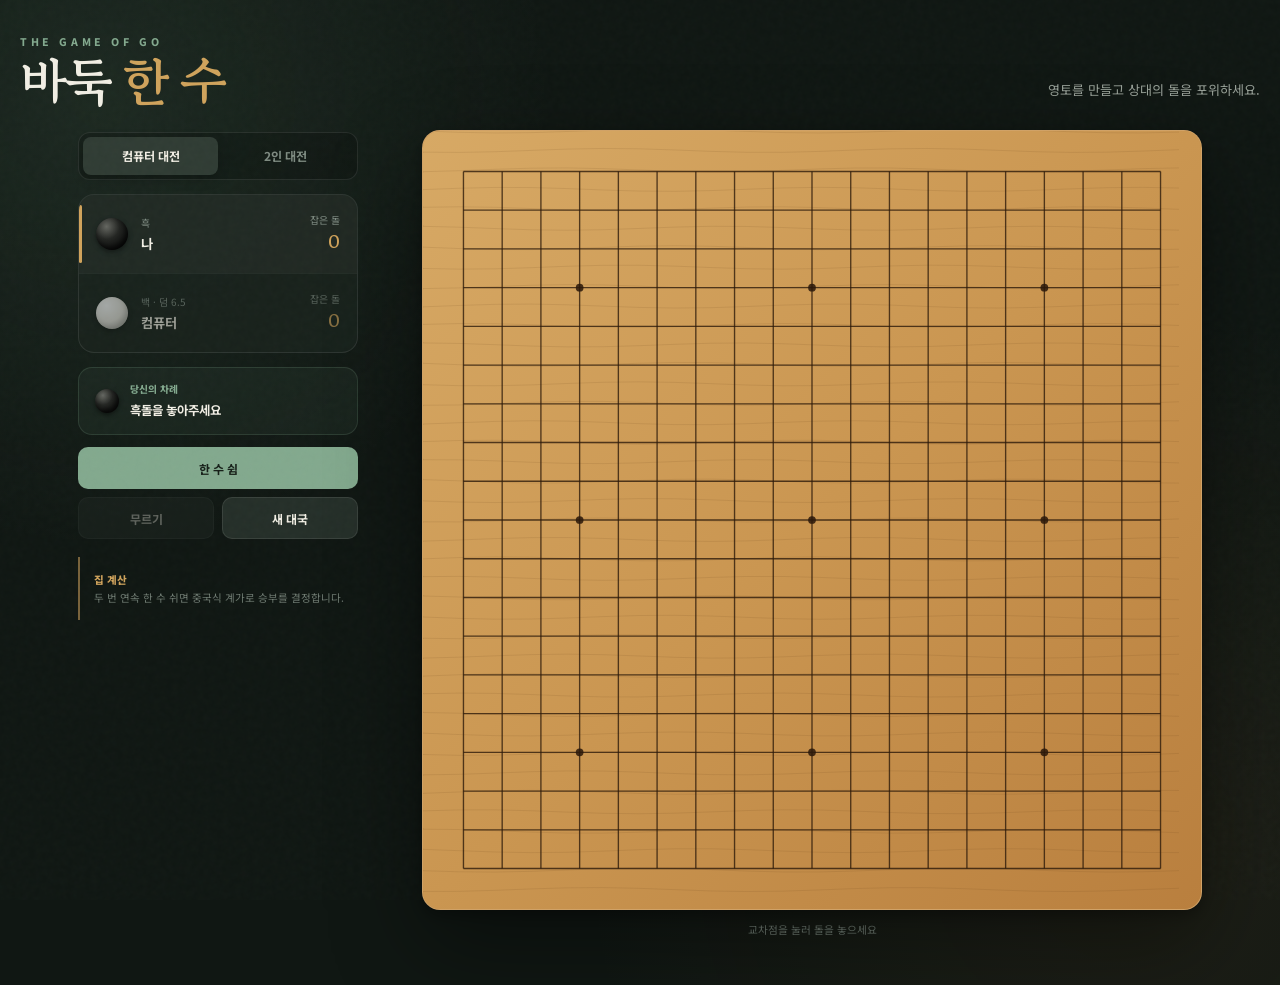
==== baduk/index.html @ a481aedf "Add 19x19 Baduk web game" ====
<!doctype html>
<html lang="ko">
  <head>
    <meta charset="UTF-8" />
    <meta name="viewport" content="width=device-width, initial-scale=1.0" />
    <meta name="theme-color" content="#111814" />
    <meta name="description" content="19×19 웹 바둑 게임" />
    <title>바둑 한 수</title>
    <link rel="stylesheet" href="./styles.css?v=1" />
  </head>
  <body>
    <main class="shell">
      <header class="masthead">
        <div>
          <p class="eyebrow">THE GAME OF GO</p>
          <h1>바둑 <em>한 수</em></h1>
        </div>
        <p class="intro">영토를 만들고 상대의 돌을 포위하세요.</p>
      </header>

      <section class="game-layout">
        <aside class="sidebar" aria-label="대국 정보">
          <div class="mode-switch" aria-label="게임 모드">
            <button class="mode active" type="button" data-mode="ai">컴퓨터 대전</button>
            <button class="mode" type="button" data-mode="local">2인 대전</button>
          </div>

          <div class="players">
            <article id="black-player" class="player active">
              <span class="stone black"></span>
              <div>
                <small>흑</small>
                <strong id="black-name">나</strong>
              </div>
              <div class="capture">
                <small>잡은 돌</small>
                <b id="black-captures">0</b>
              </div>
            </article>
            <article id="white-player" class="player">
              <span class="stone white"></span>
              <div>
                <small>백 · 덤 6.5</small>
                <strong id="white-name">컴퓨터</strong>
              </div>
              <div class="capture">
                <small>잡은 돌</small>
                <b id="white-captures">0</b>
              </div>
            </article>
          </div>

          <div class="turn-card" aria-live="polite">
            <span id="turn-dot" class="turn-dot black"></span>
            <div>
              <small id="turn-kicker">당신의 차례</small>
              <strong id="turn-text">흑돌을 놓아주세요</strong>
            </div>
          </div>

          <div class="actions">
            <button id="pass-button" class="primary-action" type="button">한 수 쉼</button>
            <button id="undo-button" type="button" disabled>무르기</button>
            <button id="reset-button" type="button">새 대국</button>
          </div>

          <div class="rule-note">
            <span>집 계산</span>
            두 번 연속 한 수 쉬면 중국식 계가로 승부를 결정합니다.
          </div>
        </aside>

        <section class="board-section" aria-label="바둑 대국">
          <div class="board-frame">
            <canvas id="board" width="780" height="780" aria-label="19 곱하기 19 바둑판"></canvas>
            <div id="result-overlay" class="result-overlay" hidden>
              <div class="result-card">
                <small>대국 종료</small>
                <h2 id="result-title">흑 승</h2>
                <p id="result-score">흑 0집 · 백 6.5집</p>
                <button id="again-button" type="button">새 대국 시작</button>
              </div>
            </div>
          </div>
          <p id="board-message" class="board-message">교차점을 눌러 돌을 놓으세요</p>
        </section>
      </section>
    </main>

    <script src="./app.js?v=1"></script>
  </body>
</html>
---- baduk/styles.css ----
@import url("https://fonts.googleapis.com/css2?family=Gowun+Batang:wght@700&family=Noto+Sans+KR:wght@400;500;600;700;800&display=swap");

:root {
  color-scheme: dark;
  --bg: #101713;
  --panel: #19221d;
  --panel-2: #202b24;
  --cream: #f1eee4;
  --muted: #98a198;
  --jade: #83a98e;
  --gold: #d0a35c;
  --line: rgba(255, 255, 255, 0.09);
}

* { box-sizing: border-box; }

html { min-height: 100%; background: var(--bg); }

body {
  min-height: 100vh;
  margin: 0;
  color: var(--cream);
  font-family: "Noto Sans KR", system-ui, sans-serif;
  background:
    radial-gradient(circle at 8% 10%, rgba(108, 153, 120, 0.14), transparent 28rem),
    radial-gradient(circle at 88% 86%, rgba(154, 104, 48, 0.1), transparent 34rem),
    var(--bg);
}

body::before {
  content: "";
  position: fixed;
  inset: 0;
  pointer-events: none;
  opacity: 0.045;
  background-image: url("data:image/svg+xml,%3Csvg viewBox='0 0 180 180' xmlns='http://www.w3.org/2000/svg'%3E%3Cfilter id='n'%3E%3CfeTurbulence type='fractalNoise' baseFrequency='.8' numOctaves='3' stitchTiles='stitch'/%3E%3C/filter%3E%3Crect width='100%25' height='100%25' filter='url(%23n)' opacity='.5'/%3E%3C/svg%3E");
}

button { color: inherit; font: inherit; }
button:focus-visible, canvas:focus-visible { outline: 3px solid #e1b66b; outline-offset: 3px; }

.shell {
  width: min(1240px, calc(100% - 40px));
  margin: 0 auto;
  padding: 34px 0 48px;
}

.masthead {
  margin-bottom: 24px;
  display: flex;
  align-items: end;
  justify-content: space-between;
}

.eyebrow {
  margin: 0 0 6px;
  color: var(--jade);
  font-size: 0.66rem;
  font-weight: 800;
  letter-spacing: 0.34em;
}

h1 {
  margin: 0;
  font-family: "Gowun Batang", serif;
  font-size: clamp(2.6rem, 4vw, 4rem);
  line-height: 1;
  letter-spacing: -0.07em;
  white-space: nowrap;
}

h1 em { color: var(--gold); font-style: normal; }

.intro { margin: 0 0 7px; color: var(--muted); font-size: 0.82rem; }

.game-layout {
  display: grid;
  grid-template-columns: 280px minmax(0, 780px);
  justify-content: center;
  align-items: start;
  gap: clamp(28px, 5vw, 64px);
}

.sidebar { padding-top: 2px; }

.mode-switch {
  display: grid;
  grid-template-columns: 1fr 1fr;
  padding: 4px;
  border: 1px solid var(--line);
  border-radius: 12px;
  background: rgba(0,0,0,.17);
}

.mode {
  padding: 10px 7px;
  border: 0;
  border-radius: 8px;
  color: #7e8b81;
  background: transparent;
  cursor: pointer;
  font-size: .76rem;
  font-weight: 700;
}

.mode.active { color: var(--cream); background: #303c34; box-shadow: 0 4px 12px rgba(0,0,0,.22); }

.players {
  margin-top: 14px;
  overflow: hidden;
  border: 1px solid var(--line);
  border-radius: 16px;
  background: rgba(27, 36, 30, .85);
}

.player {
  position: relative;
  display: grid;
  grid-template-columns: 34px 1fr auto;
  align-items: center;
  gap: 11px;
  padding: 17px;
  opacity: .6;
  transition: opacity 160ms ease, background 160ms ease;
}

.player + .player { border-top: 1px solid var(--line); }
.player.active { opacity: 1; background: rgba(255,255,255,.035); }
.player.active::before { content: ""; position: absolute; inset: 10px auto 10px 0; width: 3px; border-radius: 3px; background: var(--gold); }

.stone, .turn-dot { display: block; border-radius: 50%; }
.stone { width: 32px; height: 32px; }
.black { background: radial-gradient(circle at 33% 27%, #656761, #242623 40%, #050606 88%); box-shadow: inset -2px -3px 5px rgba(0,0,0,.6), 0 2px 5px rgba(0,0,0,.45); }
.white { background: radial-gradient(circle at 33% 27%, #fff, #e8e6df 52%, #aaa9a2); box-shadow: inset -2px -3px 5px rgba(0,0,0,.14), 0 2px 5px rgba(0,0,0,.38); }

.player small, .capture small { display: block; color: #849087; font-size: .62rem; }
.player strong { font-size: .83rem; }
.capture { text-align: right; }
.capture b { color: var(--gold); font-family: "Gowun Batang", serif; font-size: 1.25rem; }

.turn-card {
  margin-top: 14px;
  display: flex;
  align-items: center;
  gap: 11px;
  padding: 14px 16px;
  border: 1px solid rgba(131, 169, 142, .18);
  border-radius: 14px;
  background: rgba(131, 169, 142, .07);
}

.turn-dot { width: 24px; height: 24px; }
.turn-card small { display: block; color: var(--jade); font-size: .61rem; font-weight: 800; }
.turn-card strong { font-size: .78rem; }

.actions { margin-top: 12px; display: grid; grid-template-columns: 1fr 1fr; gap: 8px; }
.actions button, .result-card button {
  min-height: 42px;
  border: 1px solid var(--line);
  border-radius: 10px;
  background: #252f29;
  cursor: pointer;
  font-size: .75rem;
  font-weight: 700;
  transition: 150ms ease;
}
.actions button:hover:not(:disabled) { background: #334038; }
.actions button:active, .result-card button:active { transform: scale(.97); }
.actions button:disabled { opacity: .35; cursor: not-allowed; }
.actions .primary-action { grid-column: 1 / -1; color: #172019; background: var(--jade); border-color: transparent; }
.actions .primary-action:hover:not(:disabled) { background: #9bbba4; }

.rule-note {
  margin-top: 18px;
  padding: 14px;
  border-left: 2px solid rgba(208,163,92,.55);
  color: #707c73;
  font-size: .66rem;
  line-height: 1.65;
}
.rule-note span { display: block; color: var(--gold); font-weight: 800; }

.board-section { min-width: 0; }
.board-frame {
  position: relative;
  width: 100%;
  aspect-ratio: 1;
  overflow: hidden;
  border: 1px solid rgba(255,255,255,.13);
  border-radius: 18px;
  background: #c99450;
  box-shadow: 0 34px 90px rgba(0,0,0,.4), 0 5px 14px rgba(0,0,0,.28);
}

#board { display: block; width: 100%; height: 100%; touch-action: none; cursor: crosshair; }
.board-message { min-height: 1.2em; margin: 12px 0 0; color: #6f7b72; font-size: .67rem; text-align: center; }
.board-message.error { color: #d98d79; }

.result-overlay {
  position: absolute;
  inset: 0;
  display: grid;
  place-items: center;
  padding: 20px;
  background: rgba(13, 20, 16, .68);
  backdrop-filter: blur(8px);
}
.result-overlay[hidden] { display: none; }
.result-card {
  width: min(350px, 92%);
  padding: 32px;
  border: 1px solid var(--line);
  border-radius: 20px;
  text-align: center;
  background: #1b241e;
  box-shadow: 0 25px 75px rgba(0,0,0,.5);
}
.result-card small { color: var(--jade); font-size: .63rem; font-weight: 800; letter-spacing: .16em; }
.result-card h2 { margin: 8px 0; font-family: "Gowun Batang", serif; font-size: 2.2rem; }
.result-card p { margin: 0 0 22px; color: var(--muted); font-size: .8rem; }
.result-card button { width: 100%; color: #172019; background: var(--gold); border-color: transparent; }

@media (max-width: 900px) {
  .shell { width: min(720px, calc(100% - 28px)); }
  .game-layout { grid-template-columns: 1fr; gap: 20px; }
  .sidebar { display: grid; grid-template-columns: 1fr 1fr; gap: 12px 16px; }
  .mode-switch, .players { margin: 0; }
  .turn-card, .actions { margin: 0; }
  .rule-note { display: none; }
}

@media (max-width: 560px) {
  .shell { width: calc(100% - 20px); padding-top: 24px; }
  .masthead { margin-bottom: 20px; display: block; }
  .intro { margin-top: 10px; }
  .sidebar { grid-template-columns: 1fr; }
  .players { display: grid; grid-template-columns: 1fr 1fr; }
  .player + .player { border-top: 0; border-left: 1px solid var(--line); }
  .player { grid-template-columns: 28px 1fr auto; padding: 12px; }
  .stone { width: 26px; height: 26px; }
  .board-frame { border-radius: 12px; }
}

@media (prefers-reduced-motion: reduce) {
  *, *::before, *::after { animation-duration: .01ms !important; transition-duration: .01ms !important; }
}
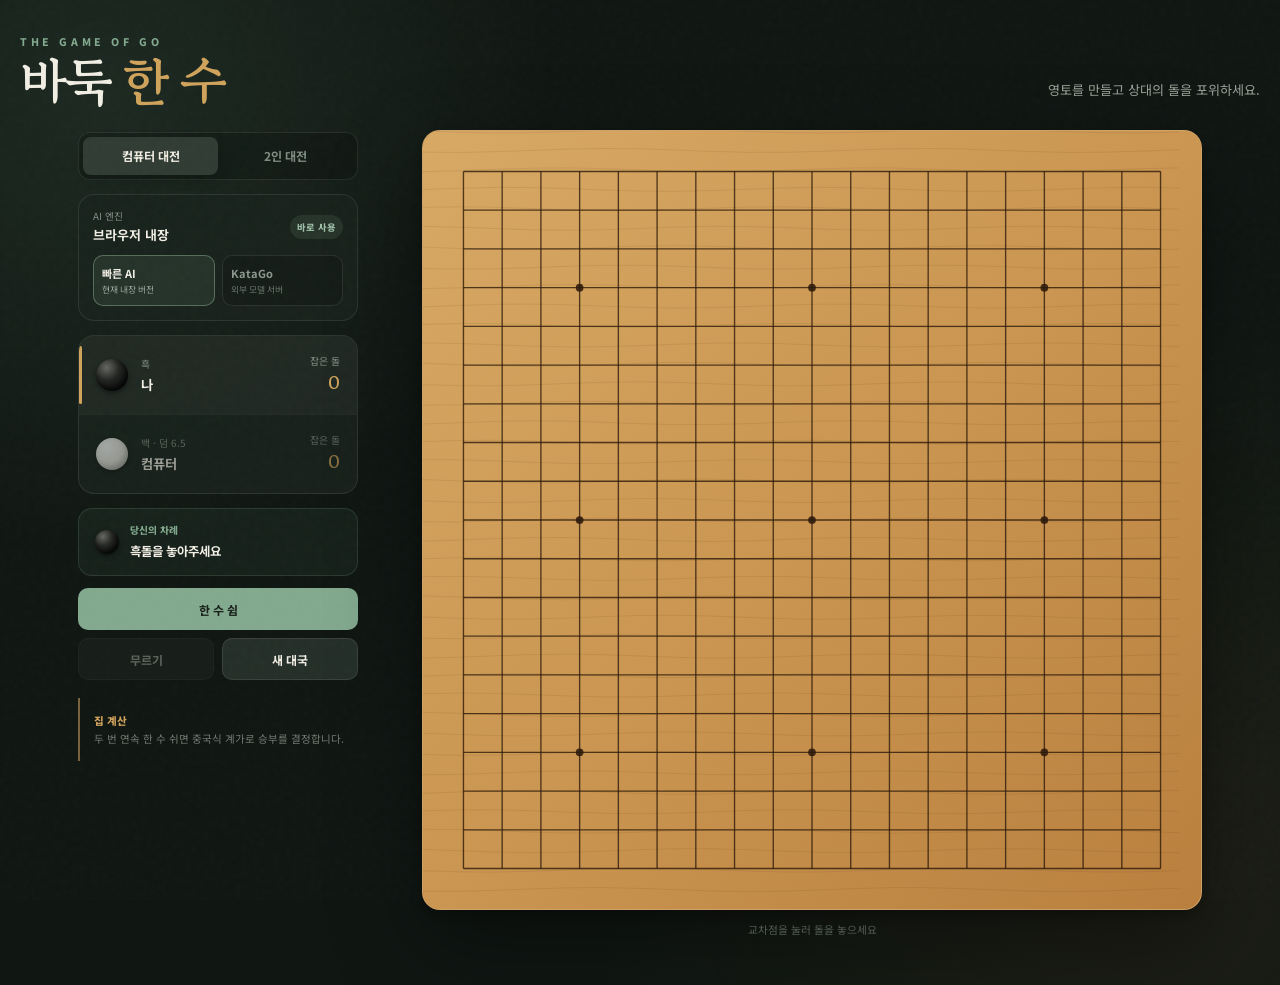
==== commit 9b05947a: "Add selectable KataGo AI engine" ====
--- a/baduk/index.html
+++ b/baduk/index.html
@@ -6,7 +6,7 @@
     <meta name="theme-color" content="#111814" />
     <meta name="description" content="19×19 웹 바둑 게임" />
     <title>바둑 한 수</title>
-    <link rel="stylesheet" href="./styles.css?v=1" />
+    <link rel="stylesheet" href="./styles.css?v=2" />
   </head>
   <body>
     <main class="shell">
@@ -24,6 +24,34 @@
             <button class="mode active" type="button" data-mode="ai">컴퓨터 대전</button>
             <button class="mode" type="button" data-mode="local">2인 대전</button>
           </div>
+
+          <section id="ai-engine-panel" class="ai-engine-panel" aria-labelledby="ai-engine-title">
+            <div class="engine-heading">
+              <div>
+                <small id="ai-engine-title">AI 엔진</small>
+                <strong id="engine-status">브라우저 내장</strong>
+              </div>
+              <span id="engine-badge" class="engine-badge ready">바로 사용</span>
+            </div>
+            <div class="engine-options" role="radiogroup" aria-label="AI 엔진 선택">
+              <button class="engine-option active" type="button" data-engine="local" role="radio" aria-checked="true">
+                <strong>빠른 AI</strong>
+                <small>현재 내장 버전</small>
+              </button>
+              <button class="engine-option" type="button" data-engine="katago" role="radio" aria-checked="false">
+                <strong>KataGo</strong>
+                <small>외부 모델 서버</small>
+              </button>
+            </div>
+            <div id="katago-settings" class="katago-settings" hidden>
+              <label for="katago-endpoint">분석 서버 주소</label>
+              <input id="katago-endpoint" type="url" inputmode="url" autocomplete="url" placeholder="https://example.com/analyze" />
+              <label for="katago-token">접속 토큰 <span>(선택)</span></label>
+              <input id="katago-token" type="password" autocomplete="off" placeholder="Bearer token" />
+              <button id="katago-save" type="button">연결 설정 저장</button>
+              <p>KataGo 분석 엔진을 HTTP로 연결해 주는 별도 서버가 필요합니다.</p>
+            </div>
+          </section>
 
           <div class="players">
             <article id="black-player" class="player active">
@@ -87,6 +115,6 @@
       </section>
     </main>
 
-    <script src="./app.js?v=1"></script>
+    <script src="./app.js?v=3"></script>
   </body>
 </html>
--- a/baduk/styles.css
+++ b/baduk/styles.css
@@ -105,6 +105,67 @@
 
 .mode.active { color: var(--cream); background: #303c34; box-shadow: 0 4px 12px rgba(0,0,0,.22); }
 
+.ai-engine-panel {
+  margin-top: 14px;
+  padding: 14px;
+  border: 1px solid var(--line);
+  border-radius: 16px;
+  background: rgba(27, 36, 30, .85);
+}
+
+.ai-engine-panel[hidden] { display: none; }
+.engine-heading { display: flex; align-items: center; justify-content: space-between; gap: 10px; }
+.engine-heading small { display: block; color: #849087; font-size: .61rem; }
+.engine-heading strong { display: block; margin-top: 2px; font-size: .81rem; }
+.engine-badge { padding: 5px 7px; border-radius: 999px; color: #d1a35c; background: rgba(208,163,92,.12); font-size: .58rem; font-weight: 800; }
+.engine-badge.ready { color: #9fc0a8; background: rgba(131,169,142,.13); }
+.engine-badge.error { color: #e5a08e; background: rgba(217,141,121,.12); }
+
+.engine-options {
+  display: grid;
+  grid-template-columns: 1fr 1fr;
+  gap: 7px;
+  margin-top: 11px;
+}
+
+.engine-option {
+  min-width: 0;
+  padding: 9px 8px;
+  border: 1px solid var(--line);
+  border-radius: 10px;
+  color: #8d988f;
+  background: rgba(0,0,0,.12);
+  cursor: pointer;
+  text-align: left;
+}
+
+.engine-option strong, .engine-option small { display: block; }
+.engine-option strong { font-size: .69rem; }
+.engine-option small { margin-top: 2px; color: #69756c; font-size: .55rem; }
+.engine-option.active { border-color: rgba(131,169,142,.5); color: var(--cream); background: rgba(131,169,142,.12); }
+.engine-option.active small { color: #9da9a0; }
+
+.katago-settings { margin-top: 12px; padding-top: 12px; border-top: 1px solid var(--line); }
+.katago-settings[hidden] { display: none; }
+.katago-settings label { display: block; margin: 8px 0 5px; color: #9aa59d; font-size: .6rem; font-weight: 700; }
+.katago-settings label:first-child { margin-top: 0; }
+.katago-settings label span { color: #68746b; font-weight: 400; }
+.katago-settings input {
+  width: 100%;
+  min-height: 38px;
+  padding: 0 10px;
+  border: 1px solid var(--line);
+  border-radius: 9px;
+  outline: none;
+  color: var(--cream);
+  background: #141c17;
+  font: inherit;
+  font-size: .65rem;
+}
+.katago-settings input:focus { border-color: rgba(131,169,142,.62); box-shadow: 0 0 0 3px rgba(131,169,142,.08); }
+.katago-settings button { width: 100%; min-height: 38px; margin-top: 9px; border: 0; border-radius: 9px; color: #172019; background: var(--jade); cursor: pointer; font-size: .67rem; font-weight: 800; }
+.katago-settings p { margin: 8px 0 0; color: #68746b; font-size: .56rem; line-height: 1.45; }
+
 .players {
   margin-top: 14px;
   overflow: hidden;
@@ -224,7 +285,7 @@
   .shell { width: min(720px, calc(100% - 28px)); }
   .game-layout { grid-template-columns: 1fr; gap: 20px; }
   .sidebar { display: grid; grid-template-columns: 1fr 1fr; gap: 12px 16px; }
-  .mode-switch, .players { margin: 0; }
+  .mode-switch, .players, .ai-engine-panel { margin: 0; }
   .turn-card, .actions { margin: 0; }
   .rule-note { display: none; }
 }
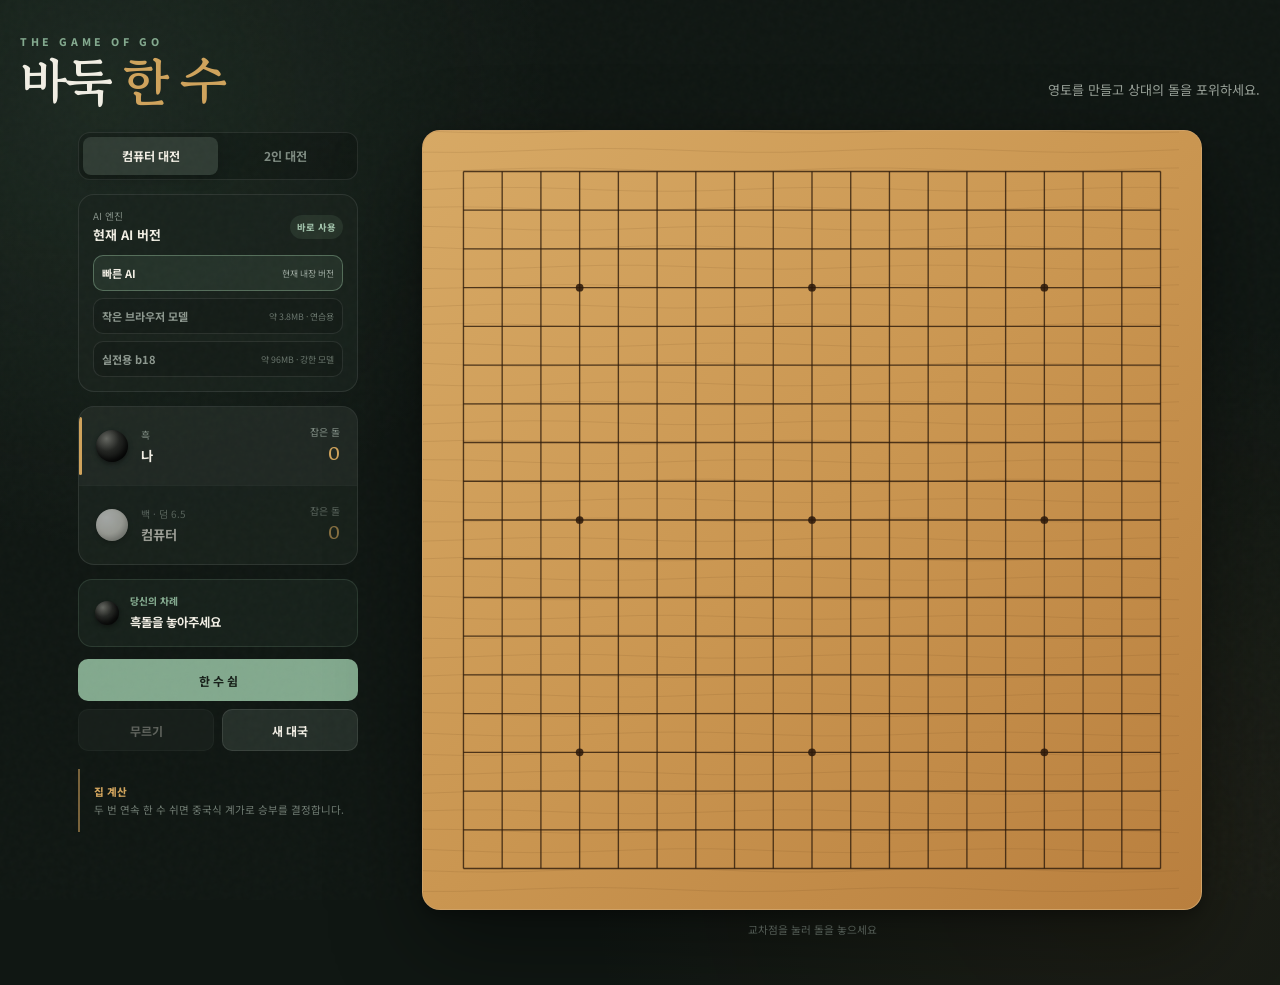
==== commit 1d7af082: "Add in-browser KataGo model choices" ====
--- a/baduk/index.html
+++ b/baduk/index.html
@@ -38,18 +38,23 @@
                 <strong>빠른 AI</strong>
                 <small>현재 내장 버전</small>
               </button>
-              <button class="engine-option" type="button" data-engine="katago" role="radio" aria-checked="false">
-                <strong>KataGo</strong>
-                <small>외부 모델 서버</small>
+              <button class="engine-option" type="button" data-engine="browser-small" role="radio" aria-checked="false">
+                <strong>작은 브라우저 모델</strong>
+                <small>약 3.8MB · 연습용</small>
+              </button>
+              <button class="engine-option" type="button" data-engine="browser-b18" role="radio" aria-checked="false">
+                <strong>실전용 b18</strong>
+                <small>약 96MB · 강한 모델</small>
               </button>
             </div>
-            <div id="katago-settings" class="katago-settings" hidden>
-              <label for="katago-endpoint">분석 서버 주소</label>
-              <input id="katago-endpoint" type="url" inputmode="url" autocomplete="url" placeholder="https://example.com/analyze" />
-              <label for="katago-token">접속 토큰 <span>(선택)</span></label>
-              <input id="katago-token" type="password" autocomplete="off" placeholder="Bearer token" />
-              <button id="katago-save" type="button">연결 설정 저장</button>
-              <p>KataGo 분석 엔진을 HTTP로 연결해 주는 별도 서버가 필요합니다.</p>
+            <div id="model-settings" class="model-settings" hidden>
+              <p id="model-warning" class="model-warning"></p>
+              <div id="model-progress-wrap" class="model-progress-wrap" hidden>
+                <progress id="model-progress" max="100" value="0"></progress>
+                <span id="model-progress-text">모델 준비 중</span>
+              </div>
+              <button id="model-download" type="button">AI 모델 준비하기</button>
+              <small>모델 계산은 이 기기의 WebGPU 또는 WASM에서 실행됩니다.</small>
             </div>
           </section>
 
@@ -115,6 +120,6 @@
       </section>
     </main>
 
-    <script src="./app.js?v=3"></script>
+    <script src="./app.js?v=4"></script>
   </body>
 </html>
--- a/baduk/styles.css
+++ b/baduk/styles.css
@@ -123,7 +123,6 @@
 
 .engine-options {
   display: grid;
-  grid-template-columns: 1fr 1fr;
   gap: 7px;
   margin-top: 11px;
 }
@@ -139,32 +138,24 @@
   text-align: left;
 }
 
-.engine-option strong, .engine-option small { display: block; }
+.engine-option { display: grid; grid-template-columns: 1fr auto; align-items: center; gap: 8px; }
 .engine-option strong { font-size: .69rem; }
-.engine-option small { margin-top: 2px; color: #69756c; font-size: .55rem; }
+.engine-option small { color: #69756c; font-size: .55rem; text-align: right; }
 .engine-option.active { border-color: rgba(131,169,142,.5); color: var(--cream); background: rgba(131,169,142,.12); }
 .engine-option.active small { color: #9da9a0; }
 
-.katago-settings { margin-top: 12px; padding-top: 12px; border-top: 1px solid var(--line); }
-.katago-settings[hidden] { display: none; }
-.katago-settings label { display: block; margin: 8px 0 5px; color: #9aa59d; font-size: .6rem; font-weight: 700; }
-.katago-settings label:first-child { margin-top: 0; }
-.katago-settings label span { color: #68746b; font-weight: 400; }
-.katago-settings input {
-  width: 100%;
-  min-height: 38px;
-  padding: 0 10px;
-  border: 1px solid var(--line);
-  border-radius: 9px;
-  outline: none;
-  color: var(--cream);
-  background: #141c17;
-  font: inherit;
-  font-size: .65rem;
-}
-.katago-settings input:focus { border-color: rgba(131,169,142,.62); box-shadow: 0 0 0 3px rgba(131,169,142,.08); }
-.katago-settings button { width: 100%; min-height: 38px; margin-top: 9px; border: 0; border-radius: 9px; color: #172019; background: var(--jade); cursor: pointer; font-size: .67rem; font-weight: 800; }
-.katago-settings p { margin: 8px 0 0; color: #68746b; font-size: .56rem; line-height: 1.45; }
+.model-settings { margin-top: 12px; padding-top: 12px; border-top: 1px solid var(--line); }
+.model-settings[hidden], .model-progress-wrap[hidden] { display: none; }
+.model-warning { margin: 0; padding: 9px 10px; border-radius: 9px; color: #d9b98a; background: rgba(208,163,92,.09); font-size: .59rem; line-height: 1.5; }
+.model-settings button { width: 100%; min-height: 38px; margin-top: 9px; border: 0; border-radius: 9px; color: #172019; background: var(--jade); cursor: pointer; font-size: .67rem; font-weight: 800; }
+.model-settings button:disabled { opacity: .55; cursor: wait; }
+.model-settings > small { display: block; margin-top: 8px; color: #68746b; font-size: .54rem; line-height: 1.45; }
+.model-progress-wrap { display: grid; grid-template-columns: 1fr auto; align-items: center; gap: 8px; margin-top: 10px; }
+.model-progress-wrap progress { width: 100%; height: 6px; overflow: hidden; border: 0; border-radius: 99px; background: #111813; }
+.model-progress-wrap progress::-webkit-progress-bar { border-radius: 99px; background: #111813; }
+.model-progress-wrap progress::-webkit-progress-value { border-radius: 99px; background: var(--jade); }
+.model-progress-wrap progress::-moz-progress-bar { border-radius: 99px; background: var(--jade); }
+.model-progress-wrap span { color: #93a197; font-size: .54rem; white-space: nowrap; }
 
 .players {
   margin-top: 14px;
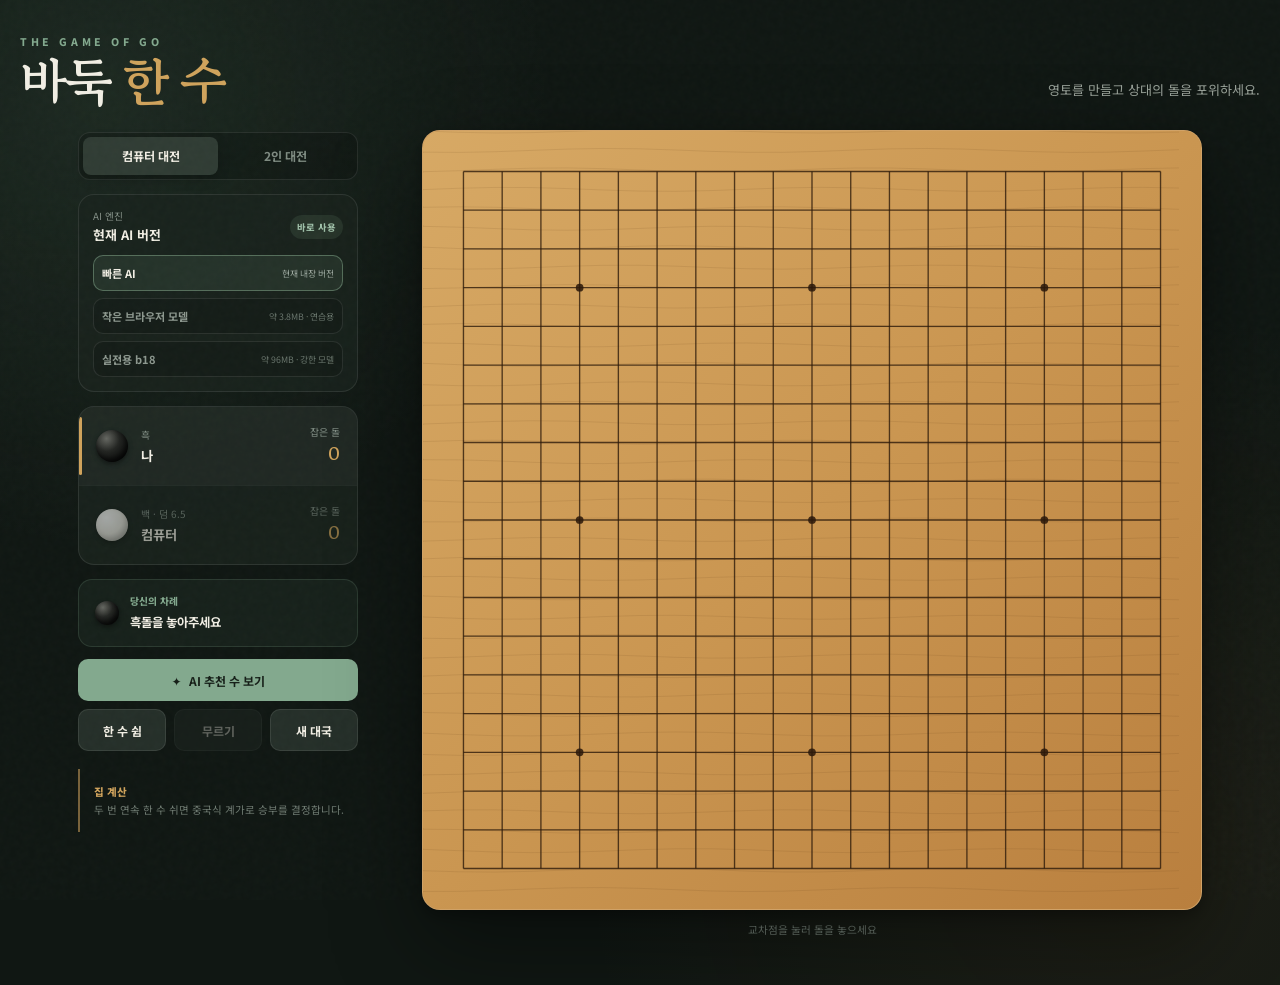
==== commit 512e9437: "Add on-demand AI move recommendations" ====
--- a/baduk/index.html
+++ b/baduk/index.html
@@ -6,7 +6,7 @@
     <meta name="theme-color" content="#111814" />
     <meta name="description" content="19×19 웹 바둑 게임" />
     <title>바둑 한 수</title>
-    <link rel="stylesheet" href="./styles.css?v=2" />
+    <link rel="stylesheet" href="./styles.css?v=3" />
   </head>
   <body>
     <main class="shell">
@@ -92,7 +92,10 @@
           </div>
 
           <div class="actions">
-            <button id="pass-button" class="primary-action" type="button">한 수 쉼</button>
+            <button id="recommendation-button" class="primary-action recommendation-action" type="button">
+              AI 추천 수 보기
+            </button>
+            <button id="pass-button" type="button">한 수 쉼</button>
             <button id="undo-button" type="button" disabled>무르기</button>
             <button id="reset-button" type="button">새 대국</button>
           </div>
@@ -120,6 +123,6 @@
       </section>
     </main>
 
-    <script src="./app.js?v=4"></script>
+    <script src="./app.js?v=5"></script>
   </body>
 </html>
--- a/baduk/styles.css
+++ b/baduk/styles.css
@@ -205,7 +205,7 @@
 .turn-card small { display: block; color: var(--jade); font-size: .61rem; font-weight: 800; }
 .turn-card strong { font-size: .78rem; }
 
-.actions { margin-top: 12px; display: grid; grid-template-columns: 1fr 1fr; gap: 8px; }
+.actions { margin-top: 12px; display: grid; grid-template-columns: repeat(3, 1fr); gap: 8px; }
 .actions button, .result-card button {
   min-height: 42px;
   border: 1px solid var(--line);
@@ -219,8 +219,17 @@
 .actions button:hover:not(:disabled) { background: #334038; }
 .actions button:active, .result-card button:active { transform: scale(.97); }
 .actions button:disabled { opacity: .35; cursor: not-allowed; }
+.actions button[hidden] { display: none; }
 .actions .primary-action { grid-column: 1 / -1; color: #172019; background: var(--jade); border-color: transparent; }
 .actions .primary-action:hover:not(:disabled) { background: #9bbba4; }
+.actions .recommendation-action {
+  position: relative;
+  overflow: hidden;
+}
+.actions .recommendation-action::before {
+  content: "✦";
+  margin-right: 7px;
+}
 
 .rule-note {
   margin-top: 18px;
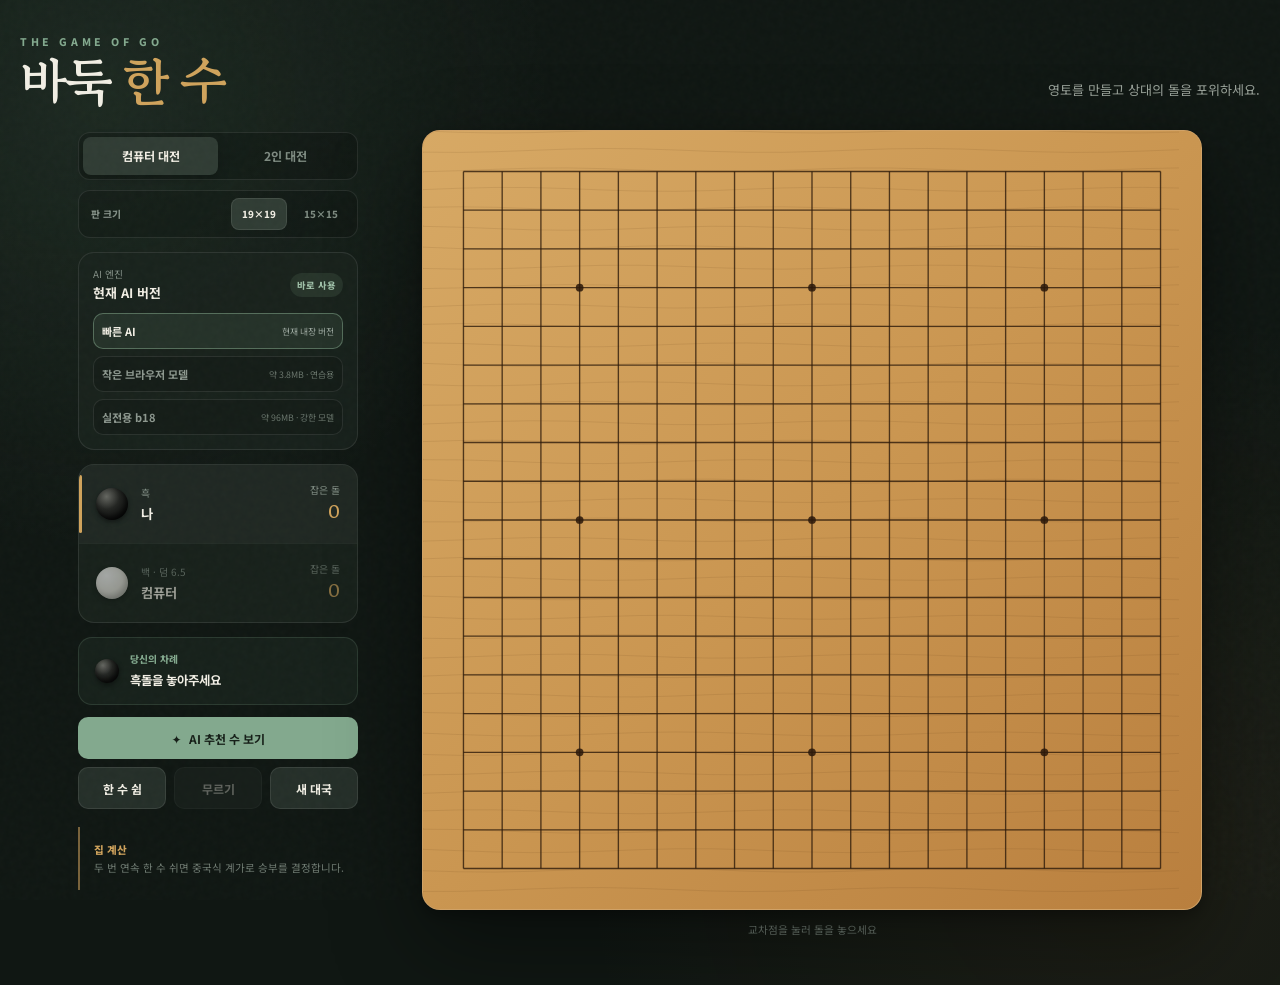
==== commit ea95b256: "Add safer moves and flexible board sizes" ====
--- a/baduk/index.html
+++ b/baduk/index.html
@@ -4,9 +4,9 @@
     <meta charset="UTF-8" />
     <meta name="viewport" content="width=device-width, initial-scale=1.0" />
     <meta name="theme-color" content="#111814" />
-    <meta name="description" content="19×19 웹 바둑 게임" />
+    <meta name="description" content="15×15·19×19 웹 바둑 게임" />
     <title>바둑 한 수</title>
-    <link rel="stylesheet" href="./styles.css?v=3" />
+    <link rel="stylesheet" href="./styles.css?v=4" />
   </head>
   <body>
     <main class="shell">
@@ -23,6 +23,12 @@
           <div class="mode-switch" aria-label="게임 모드">
             <button class="mode active" type="button" data-mode="ai">컴퓨터 대전</button>
             <button class="mode" type="button" data-mode="local">2인 대전</button>
+          </div>
+
+          <div class="size-switch" aria-label="바둑판 크기">
+            <span>판 크기</span>
+            <button class="size-button active" type="button" data-size="19">19×19</button>
+            <button class="size-button" type="button" data-size="15">15×15</button>
           </div>
 
           <section id="ai-engine-panel" class="ai-engine-panel" aria-labelledby="ai-engine-title">
@@ -114,8 +120,18 @@
                 <small>대국 종료</small>
                 <h2 id="result-title">흑 승</h2>
                 <p id="result-score">흑 0집 · 백 6.5집</p>
-                <button id="again-button" type="button">새 대국 시작</button>
+                <div class="result-actions">
+                  <button id="result-undo-button" class="secondary" type="button">마지막 수 무르기</button>
+                  <button id="again-button" type="button">새 대국 시작</button>
+                </div>
               </div>
+            </div>
+          </div>
+          <div id="touch-confirm" class="touch-confirm" hidden>
+            <span id="touch-confirm-text">선택한 교차점에 둘까요?</span>
+            <div>
+              <button id="touch-cancel-button" type="button">취소</button>
+              <button id="touch-place-button" class="confirm" type="button">여기에 착수</button>
             </div>
           </div>
           <p id="board-message" class="board-message">교차점을 눌러 돌을 놓으세요</p>
@@ -123,6 +139,6 @@
       </section>
     </main>
 
-    <script src="./app.js?v=5"></script>
+    <script src="./app.js?v=6"></script>
   </body>
 </html>
--- a/baduk/styles.css
+++ b/baduk/styles.css
@@ -104,6 +104,31 @@
 }
 
 .mode.active { color: var(--cream); background: #303c34; box-shadow: 0 4px 12px rgba(0,0,0,.22); }
+
+.size-switch {
+  display: grid;
+  grid-template-columns: 1fr auto auto;
+  align-items: center;
+  gap: 6px;
+  margin-top: 10px;
+  padding: 7px 8px 7px 12px;
+  border: 1px solid var(--line);
+  border-radius: 12px;
+  background: rgba(0,0,0,.14);
+}
+.size-switch span { color: #849087; font-size: .61rem; font-weight: 800; }
+.size-button {
+  min-height: 32px;
+  padding: 0 10px;
+  border: 1px solid transparent;
+  border-radius: 8px;
+  color: #7e8b81;
+  background: transparent;
+  cursor: pointer;
+  font-size: .61rem;
+  font-weight: 800;
+}
+.size-button.active { color: var(--cream); border-color: var(--line); background: #303c34; }
 
 .ai-engine-panel {
   margin-top: 14px;
@@ -257,6 +282,36 @@
 .board-message { min-height: 1.2em; margin: 12px 0 0; color: #6f7b72; font-size: .67rem; text-align: center; }
 .board-message.error { color: #d98d79; }
 
+.touch-confirm {
+  display: flex;
+  align-items: center;
+  justify-content: space-between;
+  gap: 12px;
+  margin-top: 12px;
+  padding: 10px 11px 10px 14px;
+  border: 1px solid rgba(208,163,92,.4);
+  border-radius: 11px;
+  background: rgba(208,163,92,.1);
+}
+.touch-confirm[hidden] { display: none; }
+.touch-confirm span { color: var(--cream); font-size: .66rem; font-weight: 700; }
+.touch-confirm div { display: flex; gap: 7px; }
+.touch-confirm button {
+  min-height: 35px;
+  padding: 0 11px;
+  border: 1px solid var(--line);
+  border-radius: 8px;
+  color: var(--cream);
+  background: #252f29;
+  cursor: pointer;
+  font-size: .62rem;
+  font-weight: 800;
+}
+.touch-confirm .confirm { color: #172019; border-color: transparent; background: var(--jade); }
+.result-actions { display: grid; gap: 8px; }
+.result-card .result-actions button { width: 100%; }
+.result-card .result-actions .secondary { color: var(--cream); border-color: var(--line); background: #2b352f; }
+
 .result-overlay {
   position: absolute;
   inset: 0;
@@ -285,7 +340,7 @@
   .shell { width: min(720px, calc(100% - 28px)); }
   .game-layout { grid-template-columns: 1fr; gap: 20px; }
   .sidebar { display: grid; grid-template-columns: 1fr 1fr; gap: 12px 16px; }
-  .mode-switch, .players, .ai-engine-panel { margin: 0; }
+  .mode-switch, .size-switch, .players, .ai-engine-panel { margin: 0; }
   .turn-card, .actions { margin: 0; }
   .rule-note { display: none; }
 }
@@ -300,6 +355,8 @@
   .player { grid-template-columns: 28px 1fr auto; padding: 12px; }
   .stone { width: 26px; height: 26px; }
   .board-frame { border-radius: 12px; }
+  .touch-confirm { align-items: stretch; flex-direction: column; }
+  .touch-confirm div { display: grid; grid-template-columns: 1fr 1.4fr; }
 }
 
 @media (prefers-reduced-motion: reduce) {
